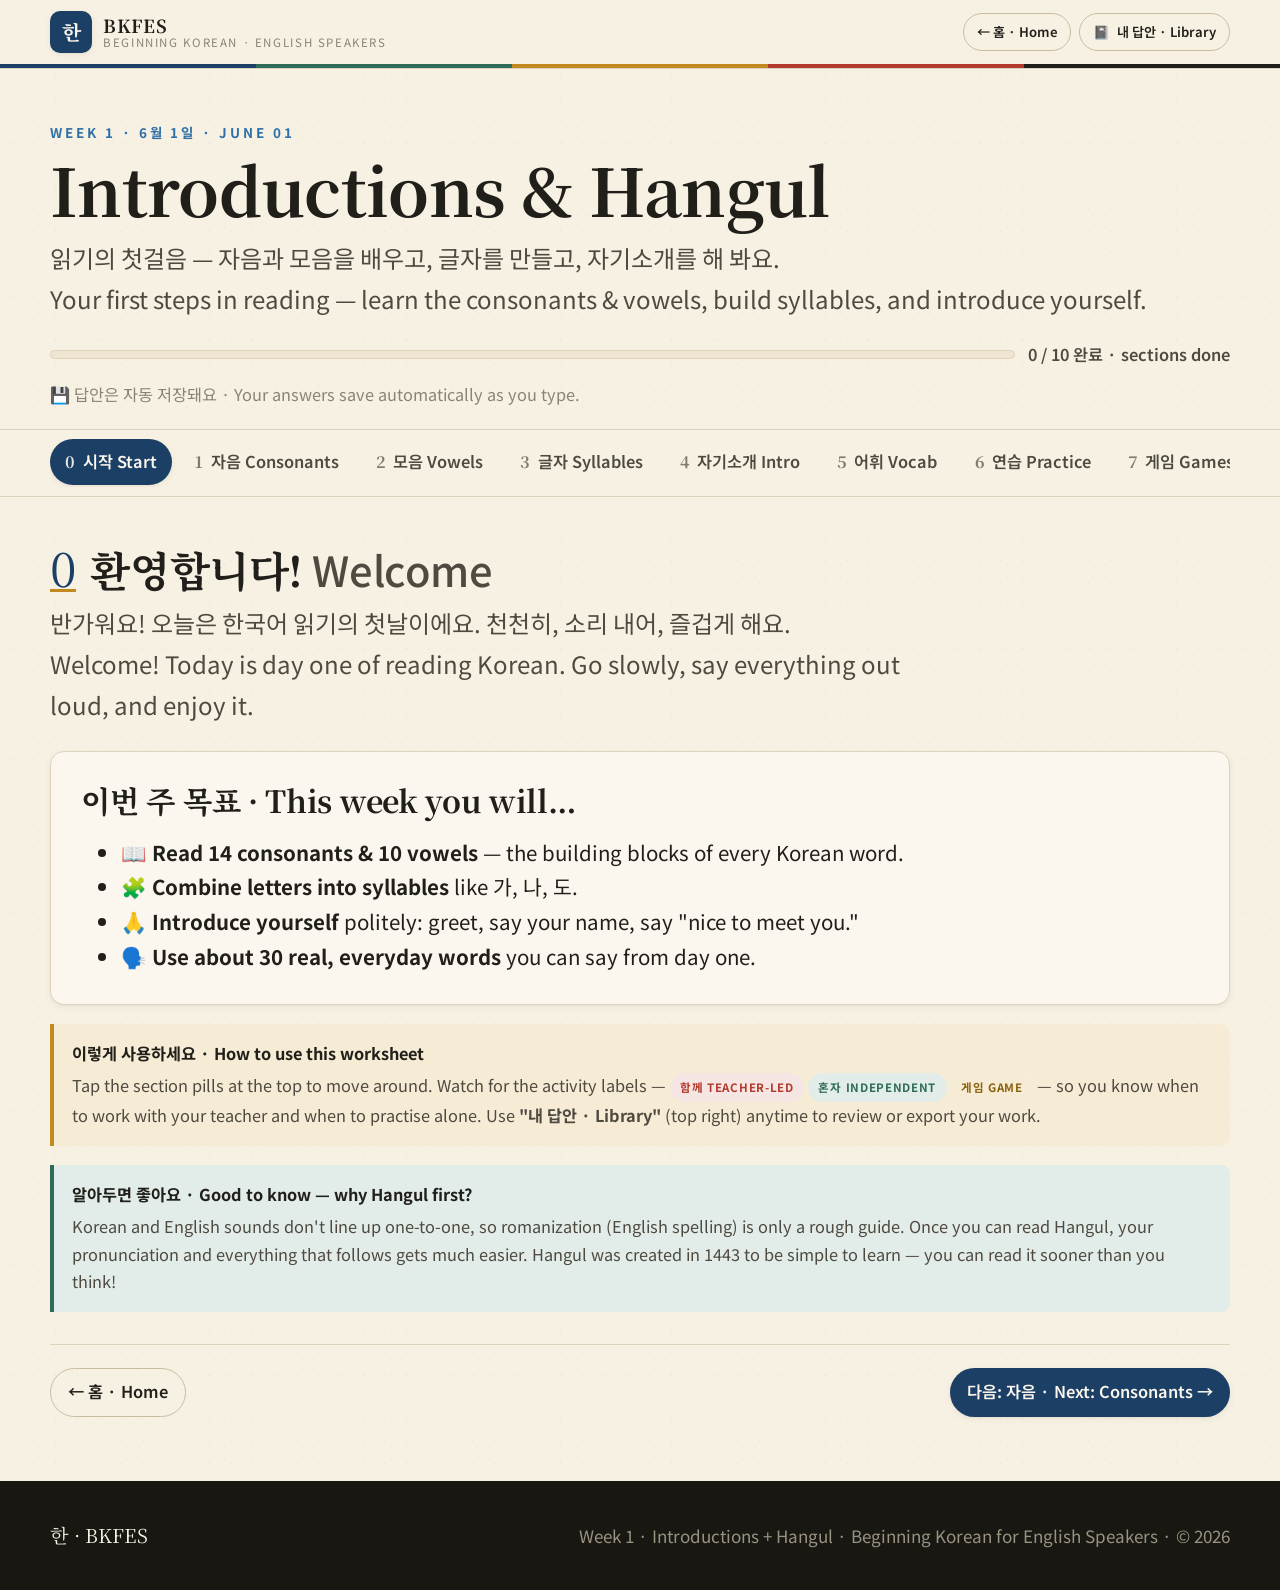
==== weeks/week01.html @ aad3beda "Create week01.html" ====
<!DOCTYPE html>
<html lang="en">
<head>
<meta charset="UTF-8">
<meta name="viewport" content="width=device-width, initial-scale=1.0">
<title>Week 1 · Introductions + Hangul · BKFES</title>
<meta name="description" content="Week 1 of Beginning Korean for English Speakers: read Hangul consonants and vowels, build syllables, introduce yourself, and learn first real-world vocabulary.">
<link rel="preconnect" href="https://fonts.googleapis.com">
<link rel="preconnect" href="https://fonts.gstatic.com" crossorigin>
<link href="https://fonts.googleapis.com/css2?family=Noto+Sans+KR:wght@400;500;700&family=Noto+Serif+KR:wght@500;600;700&display=swap" rel="stylesheet">
<link rel="stylesheet" href="../css/main.css">
</head>
<body data-week="week01">

<header class="site-header">
  <div class="wrap site-header__bar">
    <a class="brand" href="../index.html">
      <span class="brand__seal">한</span>
      <span class="brand__txt"><b>BKFES</b><span>Beginning Korean · English Speakers</span></span>
    </a>
    <span class="header-spacer"></span>
    <div class="header-actions" data-name-wrap>
      <span class="faint">👋 <strong data-name-display></strong></span>
    </div>
    <div class="header-actions">
      <a class="btn btn--ghost btn--sm" href="../index.html">← 홈 · Home</a>
      <button class="btn btn--ghost btn--sm js-open-library" type="button">📓 <span class="label-full">내 답안 · Library</span></button>
    </div>
  </div>
  <div class="saekdong saekdong--thin"></div>
</header>

<section class="ws-hero">
  <div class="wrap">
    <p class="eyebrow">Week 1 · 6월 1일 · June 01</p>
    <h1>Introductions &amp; Hangul</h1>
    <p class="ws-hero__sub">읽기의 첫걸음 — 자음과 모음을 배우고, 글자를 만들고, 자기소개를 해 봐요.<br>
    Your first steps in reading — learn the consonants &amp; vowels, build syllables, and introduce yourself.</p>
    <div class="ws-progress">
      <div class="progressbar"><div class="progressbar__fill"></div></div>
      <span class="progresslabel">0 / 10 완료 · sections done</span>
    </div>
    <p class="autosave-note" style="margin-top:.8rem">💾 답안은 자동 저장돼요 · Your answers save automatically as you type.</p>
  </div>
</section>

<nav class="ws-nav" aria-label="Worksheet sections">
  <div class="wrap">
    <div class="ws-nav__track">
      <button class="pill" data-target="welcome"><span class="pill__no">0</span> 시작 Start</button>
      <button class="pill" data-target="consonants"><span class="pill__no">1</span> 자음 Consonants</button>
      <button class="pill" data-target="vowels"><span class="pill__no">2</span> 모음 Vowels</button>
      <button class="pill" data-target="syllables"><span class="pill__no">3</span> 글자 Syllables</button>
      <button class="pill" data-target="intro"><span class="pill__no">4</span> 자기소개 Intro</button>
      <button class="pill" data-target="vocab"><span class="pill__no">5</span> 어휘 Vocab</button>
      <button class="pill" data-target="practice"><span class="pill__no">6</span> 연습 Practice</button>
      <button class="pill" data-target="games"><span class="pill__no">7</span> 게임 Games</button>
      <button class="pill" data-target="dialogue"><span class="pill__no">8</span> 대화 Dialogue</button>
      <button class="pill" data-target="review"><span class="pill__no">9</span> 복습 Review</button>
    </div>
  </div>
</nav>

<main class="wrap">

<section class="panel is-active" id="welcome">
  <div class="panel-head">
    <span class="step-no">0</span>
    <div><h2>환영합니다! <span class="panel-head__ko">Welcome</span></h2></div>
  </div>
  <p class="panel-intro">반가워요! 오늘은 한국어 읽기의 첫날이에요. 천천히, 소리 내어, 즐겁게 해요.<br>
  Welcome! Today is day one of reading Korean. Go slowly, say everything out loud, and enjoy it.</p>

  <div class="card stack">
    <h3>이번 주 목표 · This week you will…</h3>
    <ul>
      <li>📖 <strong>Read 14 consonants &amp; 10 vowels</strong> — the building blocks of every Korean word.</li>
      <li>🧩 <strong>Combine letters into syllables</strong> like 가, 나, 도.</li>
      <li>🙏 <strong>Introduce yourself</strong> politely: greet, say your name, say "nice to meet you."</li>
      <li>🗣️ <strong>Use about 30 real, everyday words</strong> you can say from day one.</li>
    </ul>
  </div>

  <div class="note note--gold">
    <h4>이렇게 사용하세요 · How to use this worksheet</h4>
    <p>Tap the section pills at the top to move around. Watch for the activity labels —
    <span class="mode mode--teacher">함께 Teacher-led</span>
    <span class="mode mode--solo">혼자 Independent</span>
    <span class="mode mode--play">게임 Game</span> — so you know when to work with your teacher and when to practise alone. Use <strong>"내 답안 · Library"</strong> (top right) anytime to review or export your work.</p>
  </div>

  <div class="note note--jade">
    <h4>알아두면 좋아요 · Good to know — why Hangul first?</h4>
    <p>Korean and English sounds don't line up one-to-one, so romanization (English spelling) is only a rough guide. Once you can read Hangul, your pronunciation and everything that follows gets much easier. Hangul was created in 1443 to be simple to learn — you can read it sooner than you think!</p>
  </div>

  <div class="panel-foot">
    <a class="btn btn--ghost" href="../index.html">← 홈 · Home</a>
    <button class="btn btn--primary js-next">다음: 자음 · Next: Consonants →</button>
  </div>
</section>

<section class="panel" id="consonants">
  <div class="panel-head">
    <span class="step-no">1</span>
    <div><h2>자음 <span class="panel-head__ko">Consonants (14 basic)</span></h2></div>
  </div>
  <p class="panel-intro">Each consonant has a name and a sound. Say the sound out loud as you read. Tip: many letters look like the mouth or tongue making the sound.</p>

  <div class="mode-tags"><span class="mode mode--teacher">함께 Teacher-led</span><span class="mode mode--solo">혼자 Independent</span></div>

  <div class="glyph-grid">
    <div class="glyph"><div class="glyph__char">ㄱ</div><div class="glyph__rom">g / k</div><div class="glyph__name">기역 giyeok</div><div class="glyph__hint">like <b>g</b> in <i>go</i></div></div>
    <div class="glyph"><div class="glyph__char">ㄴ</div><div class="glyph__rom">n</div><div class="glyph__name">니은 nieun</div><div class="glyph__hint">like <b>n</b> in <i>no</i></div></div>
    <div class="glyph"><div class="glyph__char">ㄷ</div><div class="glyph__rom">d / t</div><div class="glyph__name">디귿 digeut</div><div class="glyph__hint">like <b>d</b> in <i>do</i></div></div>
    <div class="glyph"><div class="glyph__char">ㄹ</div><div class="glyph__rom">r / l</div><div class="glyph__name">리을 rieul</div><div class="glyph__hint">a light <b>r/l</b>, tongue tap</div></div>
    <div class="glyph"><div class="glyph__char">ㅁ</div><div class="glyph__rom">m</div><div class="glyph__name">미음 mieum</div><div class="glyph__hint">like <b>m</b> in <i>mom</i> · looks like a mouth</div></div>
    <div class="glyph"><div class="glyph__char">ㅂ</div><div class="glyph__rom">b / p</div><div class="glyph__name">비읍 bieup</div><div class="glyph__hint">like <b>b</b> in <i>boy</i></div></div>
    <div class="glyph"><div class="glyph__char">ㅅ</div><div class="glyph__rom">s</div><div class="glyph__name">시옷 siot</div><div class="glyph__hint">like <b>s</b> in <i>see</i></div></div>
    <div class="glyph"><div class="glyph__char">ㅇ</div><div class="glyph__rom">silent / ng</div><div class="glyph__name">이응 ieung</div><div class="glyph__hint"><b>silent</b> at the start; <b>ng</b> at the end (<i>song</i>)</div></div>
    <div class="glyph"><div class="glyph__char">ㅈ</div><div class="glyph__rom">j</div><div class="glyph__name">지읒 jieut</div><div class="glyph__hint">like <b>j</b> in <i>jump</i></div></div>
    <div class="glyph"><div class="glyph__char">ㅊ</div><div class="glyph__rom">ch</div><div class="glyph__name">치읓 chieut</div><div class="glyph__hint">like <b>ch</b> in <i>church</i> (puff of air)</div></div>
    <div class="glyph"><div class="glyph__char">ㅋ</div><div class="glyph__rom">k</div><div class="glyph__name">키읔 kieuk</div><div class="glyph__hint">like <b>k</b> in <i>kite</i> (puff of air)</div></div>
    <div class="glyph"><div class="glyph__char">ㅌ</div><div class="glyph__rom">t</div><div class="glyph__name">티읕 tieut</div><div class="glyph__hint">like <b>t</b> in <i>top</i> (puff of air)</div></div>
    <div class="glyph"><div class="glyph__char">ㅍ</div><div class="glyph__rom">p</div><div class="glyph__name">피읖 pieup</div><div class="glyph__hint">like <b>p</b> in <i>pop</i> (puff of air)</div></div>
    <div class="glyph"><div class="glyph__char">ㅎ</div><div class="glyph__rom">h</div><div class="glyph__name">히읗 hieut</div><div class="glyph__hint">like <b>h</b> in <i>hat</i></div></div>
  </div>

  <div class="note note--red">
    <h4>잠깐! · The silent friend ㅇ</h4>
    <p><strong>ㅇ</strong> is a placeholder. At the <strong>start</strong> of a syllable it makes no sound (it just holds the vowel's spot), so 아 = "a". At the <strong>end</strong> of a syllable it sounds like "ng" — 강 = "gang".</p>
  </div>

  <h3 style="margin-top:1.8rem">쌍자음 · Tense (double) consonants — 5</h3>
  <p class="muted">Same shape, doubled. Say them <em>tight and quick</em>, with no puff of air.</p>
  <div class="glyph-grid">
    <div class="glyph glyph--tense"><div class="glyph__char">ㄲ</div><div class="glyph__rom">kk</div><div class="glyph__name">쌍기역</div></div>
    <div class="glyph glyph--tense"><div class="glyph__char">ㄸ</div><div class="glyph__rom">tt</div><div class="glyph__name">쌍디귿</div></div>
    <div class="glyph glyph--tense"><div class="glyph__char">ㅃ</div><div class="glyph__rom">pp</div><div class="glyph__name">쌍비읍</div></div>
    <div class="glyph glyph--tense"><div class="glyph__char">ㅆ</div><div class="glyph__rom">ss</div><div class="glyph__name">쌍시옷</div></div>
    <div class="glyph glyph--tense"><div class="glyph__char">ㅉ</div><div class="glyph__rom">jj</div><div class="glyph__name">쌍지읒</div></div>
  </div>

  <div class="panel-foot">
    <button class="btn btn--ghost js-prev">← 이전 · Back</button>
    <button class="btn btn--primary js-next">다음: 모음 · Next: Vowels →</button>
  </div>
</section>

<section class="panel" id="vowels">
  <div class="panel-head">
    <span class="step-no">2</span>
    <div><h2>모음 <span class="panel-head__ko">Vowels (10 basic)</span></h2></div>
  </div>
  <p class="panel-intro">Korean vowels have <strong>fixed sounds</strong> that never change. Notice the pattern: an extra short stroke adds a "y" sound (ㅏ → ㅑ, ㅗ → ㅛ).</p>

  <div class="mode-tags"><span class="mode mode--teacher">함께 Teacher-led</span><span class="mode mode--solo">혼자 Independent</span></div>

  <div class="glyph-grid">
    <div class="glyph"><div class="glyph__char">ㅏ</div><div class="glyph__rom">a</div><div class="glyph__hint">like <b>a</b> in <i>father</i></div></div>
    <div class="glyph"><div class="glyph__char">ㅑ</div><div class="glyph__rom">ya</div><div class="glyph__hint">like <b>ya</b> in <i>yacht</i></div></div>
    <div class="glyph"><div class="glyph__char">ㅓ</div><div class="glyph__rom">eo</div><div class="glyph__hint">like <b>u</b> in <i>son</i> (open "uh")</div></div>
    <div class="glyph"><div class="glyph__char">ㅕ</div><div class="glyph__rom">yeo</div><div class="glyph__hint">like <b>yu</b> in <i>young</i></div></div>
    <div class="glyph"><div class="glyph__char">ㅗ</div><div class="glyph__rom">o</div><div class="glyph__hint">like <b>o</b> in <i>go</i></div></div>
    <div class="glyph"><div class="glyph__char">ㅛ</div><div class="glyph__rom">yo</div><div class="glyph__hint">like <b>yo</b> in <i>yo-yo</i></div></div>
    <div class="glyph"><div class="glyph__char">ㅜ</div><div class="glyph__rom">u</div><div class="glyph__hint">like <b>oo</b> in <i>moon</i></div></div>
    <div class="glyph"><div class="glyph__char">ㅠ</div><div class="glyph__rom">yu</div><div class="glyph__hint">like <b>you</b></div></div>
    <div class="glyph"><div class="glyph__char">ㅡ</div><div class="glyph__rom">eu</div><div class="glyph__hint">lips spread, like <b>oo</b> in <i>good</i></div></div>
    <div class="glyph"><div class="glyph__char">ㅣ</div><div class="glyph__rom">i</div><div class="glyph__hint">like <b>ee</b> in <i>see</i></div></div>
  </div>

  <div class="note">
    <h4>모양의 비밀 · The shape secret</h4>
    <p><strong>Vertical</strong> vowels (ㅏ ㅓ ㅣ) and <strong>horizontal</strong> vowels (ㅗ ㅜ ㅡ) are built from a single line plus a short stroke. The direction of that little stroke tells you the sound — a clever, logical system.</p>
  </div>

  <h3 style="margin-top:1.8rem">합쳐진 모음 · Combined vowels (a peek)</h3>
  <p class="muted">You'll master these later. For now, just meet a few of the most common ones:</p>
  <div class="glyph-grid">
    <div class="glyph"><div class="glyph__char">ㅐ</div><div class="glyph__rom">ae</div><div class="glyph__hint">like <b>a</b> in <i>cat</i></div></div>
    <div class="glyph"><div class="glyph__char">ㅔ</div><div class="glyph__rom">e</div><div class="glyph__hint">like <b>e</b> in <i>bed</i></div></div>
    <div class="glyph"><div class="glyph__char">ㅘ</div><div class="glyph__rom">wa</div><div class="glyph__hint">like <b>wa</b> in <i>water</i></div></div>
    <div class="glyph"><div class="glyph__char">ㅝ</div><div class="glyph__rom">wo</div><div class="glyph__hint">like <b>wo</b> in <i>won</i></div></div>
  </div>

  <div class="panel-foot">
    <button class="btn btn--ghost js-prev">← 이전 · Back</button>
    <button class="btn btn--primary js-next">다음: 글자 만들기 · Next: Syllables →</button>
  </div>
</section>

<section class="panel" id="syllables">
  <div class="panel-head">
    <span class="step-no">3</span>
    <div><h2>글자 만들기 <span class="panel-head__ko">Building Syllables</span></h2></div>
  </div>
  <p class="panel-intro">Korean is written in neat <strong>syllable blocks</strong>, not in a straight line. Every block = a consonant + a vowel (and sometimes a final consonant).</p>

  <div class="card stack">
    <h3>두 가지 규칙 · Two simple rules</h3>
    <p>① <strong>Vertical vowels</strong> (ㅏ ㅓ ㅣ) go to the <strong>right</strong> of the consonant: &nbsp;ㄴ + ㅏ → <span style="font-size:1.6rem">나</span> (na)</p>
    <p>② <strong>Horizontal vowels</strong> (ㅗ ㅜ ㅡ) go <strong>underneath</strong>: &nbsp;ㄷ + ㅗ → <span style="font-size:1.6rem">도</span> (do)</p>
    <p>Need a vowel-only sound? Use silent <strong>ㅇ</strong> as the placeholder: ㅇ + ㅏ → <span style="font-size:1.6rem">아</span> (a).</p>
  </div>

  <div class="game" data-builder>
    <div class="game__head">
      <h3>🧩 글자 만들기 도구 · Syllable Builder</h3>
      <span class="mode mode--play">게임 Try it</span>
    </div>
    <p class="muted">Pick one consonant and one vowel — watch the block appear. Say it out loud!</p>
    <div class="builder">
      <div class="builder__rows">
        <div class="builder__group">
          <h4>자음 · Consonant</h4>
          <div class="chip-row">
            <button class="chip" data-role="consonant" data-jamo="ㄱ" data-rom="g">ㄱ</button>
            <button class="chip" data-role="consonant" data-jamo="ㄴ" data-rom="n">ㄴ</button>
            <button class="chip" data-role="consonant" data-jamo="ㄷ" data-rom="d">ㄷ</button>
            <button class="chip" data-role="consonant" data-jamo="ㄹ" data-rom="r">ㄹ</button>
            <button class="chip" data-role="consonant" data-jamo="ㅁ" data-rom="m">ㅁ</button>
            <button class="chip" data-role="consonant" data-jamo="ㅂ" data-rom="b">ㅂ</button>
            <button class="chip" data-role="consonant" data-jamo="ㅅ" data-rom="s">ㅅ</button>
            <button class="chip" data-role="consonant" data-jamo="ㅇ" data-rom="">ㅇ</button>
            <button class="chip" data-role="consonant" data-jamo="ㅈ" data-rom="j">ㅈ</button>
            <button class="chip" data-role="consonant" data-jamo="ㅊ" data-rom="ch">ㅊ</button>
            <button class="chip" data-role="consonant" data-jamo="ㅋ" data-rom="k">ㅋ</button>
            <button class="chip" data-role="consonant" data-jamo="ㅌ" data-rom="t">ㅌ</button>
            <button class="chip" data-role="consonant" data-jamo="ㅍ" data-rom="p">ㅍ</button>
            <button class="chip" data-role="consonant" data-jamo="ㅎ" data-rom="h">ㅎ</button>
          </div>
        </div>
        <div class="builder__group">
          <h4>모음 · Vowel</h4>
          <div class="chip-row">
            <button class="chip" data-role="vowel" data-jamo="ㅏ" data-rom="a">ㅏ</button>
            <button class="chip" data-role="vowel" data-jamo="ㅑ" data-rom="ya">ㅑ</button>
            <button class="chip" data-role="vowel" data-jamo="ㅓ" data-rom="eo">ㅓ</button>
            <button class="chip" data-role="vowel" data-jamo="ㅕ" data-rom="yeo">ㅕ</button>
            <button class="chip" data-role="vowel" data-jamo="ㅗ" data-rom="o">ㅗ</button>
            <button class="chip" data-role="vowel" data-jamo="ㅛ" data-rom="yo">ㅛ</button>
            <button class="chip" data-role="vowel" data-jamo="ㅜ" data-rom="u">ㅜ</button>
            <button class="chip" data-role="vowel" data-jamo="ㅠ" data-rom="yu">ㅠ</button>
            <button class="chip" data-role="vowel" data-jamo="ㅡ" data-rom="eu">ㅡ</button>
            <button class="chip" data-role="vowel" data-jamo="ㅣ" data-rom="i">ㅣ</button>
          </div>
        </div>
      </div>
      <div class="builder__out">
        <div class="builder__syllable">?</div>
        <div class="builder__rom"></div>
      </div>
    </div>
  </div>

  <div class="exercise">
    <h3>✍️ 직접 만들어 보기 · Create your own</h3>
    <div class="mode-tags"><span class="mode mode--solo">혼자 Independent</span></div>
    <p class="muted">Use the builder above as a guide. Build three syllables of your choice, then write their romanization.</p>
    <div class="q">
      <div class="q__prompt"><span class="qn">1.</span> Syllable + romanization</div>
      <input class="input" type="text" placeholder="예: 가 = ga" data-save="build_own_1" data-label="My syllable 1">
    </div>
    <div class="q">
      <div class="q__prompt"><span class="qn">2.</span> Syllable + romanization</div>
      <input class="input" type="text" placeholder="예: 무 = mu" data-save="build_own_2" data-label="My syllable 2">
    </div>
    <div class="q">
      <div class="q__prompt"><span class="qn">3.</span> Syllable + romanization</div>
      <input class="input" type="text" placeholder="예: 시 = si" data-save="build_own_3" data-label="My syllable 3">
    </div>
  </div>

  <div class="panel-foot">
    <button class="btn btn--ghost js-prev">← 이전 · Back</button>
    <button class="btn btn--primary js-next">다음: 자기소개 · Next: Introduce yourself →</button>
  </div>
</section>

<section class="panel" id="intro">
  <div class="panel-head">
    <span class="step-no">4</span>
    <div><h2>자기소개 <span class="panel-head__ko">Introduce Yourself</span></h2></div>
  </div>
  <p class="panel-intro">A Korean self-introduction is just four friendly lines: <strong>greet → name → where you're from → nice to meet you</strong>. Let's learn each piece.</p>

  <table class="vocab">
    <caption>핵심 표현 · Key phrases</caption>
    <thead><tr><th>한국어 Korean</th><th>로마자 Romanization</th><th>English</th></tr></thead>
    <tbody>
      <tr><td class="v-ko">안녕하세요</td><td class="v-rom">annyeonghaseyo</td><td class="v-en">Hello (polite, all-purpose) — give a small bow</td></tr>
      <tr><td class="v-ko">안녕</td><td class="v-rom">annyeong</td><td class="v-en">Hi (casual, with friends)</td></tr>
      <tr><td class="v-ko">제 이름은 ___이에요/예요</td><td class="v-rom">je ireumeun ___ ieyo / yeyo</td><td class="v-en">My name is ___ (polite)</td></tr>
      <tr><td class="v-ko">저는 ___입니다</td><td class="v-rom">jeoneun ___ imnida</td><td class="v-en">I am ___ (formal)</td></tr>
      <tr><td class="v-ko">저는 ___에서 왔어요</td><td class="v-rom">jeoneun ___-eseo wasseoyo</td><td class="v-en">I'm from ___</td></tr>
      <tr><td class="v-ko">만나서 반갑습니다</td><td class="v-rom">mannaseo bangapseumnida</td><td class="v-en">Nice to meet you (polite / formal)</td></tr>
      <tr><td class="v-ko">잘 부탁드립니다</td><td class="v-rom">jal butak-deurimnida</td><td class="v-en">"I look forward to it / please treat me well"</td></tr>
    </tbody>
  </table>

  <div class="note note--red">
    <h4>중요한 규칙 · The 이에요 / 예요 rule</h4>
    <p>For "My name is ___," choose the ending by the <strong>last sound of your name</strong>:</p>
    <p>• Ends in a <strong>consonant</strong> → <strong>이에요</strong>. &nbsp; 예: 수진 → 수진<strong>이에요</strong> (Sujin-ieyo)<br>
       • Ends in a <strong>vowel</strong> → <strong>예요</strong>. &nbsp; 예: 미나 → 미나<strong>예요</strong> (Mina-yeyo)</p>
    <p class="faint" style="margin-top:.4rem">팁 · When unsure, the polite 요-form is friendly and correct in almost every real-life situation.</p>
  </div>

  <div class="note note--jade">
    <h4>문화 노트 · Culture note — first impressions</h4>
    <p>🙇 <strong>Bow</strong> slightly (a 15° nod) as you say 안녕하세요. 🤝 If shaking hands, use your <strong>right hand</strong> with your left hand lightly supporting your forearm. 🙌 Give and receive things (like a business card) with <strong>both hands</strong>. 🗣️ Address people by name + <strong>씨 (ssi)</strong> — e.g., 민수 씨 — rather than first name alone.</p>
  </div>

  <div class="exercise">
    <h3>📝 나의 자기소개 · Build your introduction</h3>
    <div class="mode-tags"><span class="mode mode--solo">혼자 Independent</span><span class="mode mode--teacher">함께 Check with teacher</span></div>
    <p class="muted">Fill the blanks with your own information. Then read all four lines aloud as one introduction.</p>

    <div class="q">
      <div class="q__prompt"><span class="qn">1.</span> 인사 · Greeting</div>
      <div class="fillrow"><span class="cue">안녕하세요!</span> <span class="faint">(no change needed — just say it with a bow)</span></div>
    </div>
    <div class="q">
      <div class="q__prompt"><span class="qn">2.</span> 이름 · Name &nbsp; <span class="faint">제 이름은 ____ 이에요/예요.</span></div>
      <div class="fillrow">
        <span class="cue">제 이름은</span>
        <input class="input inline-input" type="text" placeholder="your name in Hangul or English" data-save="intro_name" data-label="My name (제 이름은…)">
        <span class="cue">이에요 / 예요.</span>
      </div>
    </div>
    <div class="q">
      <div class="q__prompt"><span class="qn">3.</span> 출신 · Where you're from &nbsp; <span class="faint">저는 ____ 에서 왔어요.</span></div>
      <div class="fillrow">
        <span class="cue">저는</span>
        <input class="input inline-input" type="text" placeholder="예: 미국 / Canada / 서울" data-save="intro_from" data-label="Where I'm from (저는…에서 왔어요)">
        <span class="cue">에서 왔어요.</span>
      </div>
    </div>
    <div class="q">
      <div class="q__prompt"><span class="qn">4.</span> 마무리 · Closing</div>
      <div class="fillrow"><span class="cue">만나서 반갑습니다!</span> <span class="faint">(Nice to meet you!)</span></div>
    </div>

    <div class="q" style="margin-top:1.2rem">
      <div class="q__prompt"><span class="qn">★</span> 전체 자기소개 · Your full introduction (write all of it together)</div>
      <textarea class="textarea" placeholder="안녕하세요! 제 이름은 ___이에요. 저는 ___에서 왔어요. 만나서 반갑습니다!" data-save="intro_full" data-label="My full self-introduction"></textarea>
    </div>
  </div>

  <div class="panel-foot">
    <button class="btn btn--ghost js-prev">← 이전 · Back</button>
    <button class="btn btn--primary js-next">다음: 어휘 · Next: Vocabulary →</button>
  </div>
</section>

<section class="panel" id="vocab">
  <div class="panel-head">
    <span class="step-no">5</span>
    <div><h2>어휘 <span class="panel-head__ko">Vocabulary</span></h2></div>
  </div>
  <p class="panel-intro">Real words you can use today. Read each one aloud, then cover the English and test yourself. Just the first ~1,000 common words cover most daily conversation — here's your first set.</p>

  <div class="mode-tags"><span class="mode mode--teacher">함께 Read aloud together</span><span class="mode mode--solo">혼자 Self-test</span></div>

  <table class="vocab">
    <caption>① 인사 &amp; 예의 · Greetings &amp; courtesy</caption>
    <thead><tr><th>한국어</th><th>로마자</th><th>English</th></tr></thead>
    <tbody>
      <tr><td class="v-ko">안녕하세요</td><td class="v-rom">annyeonghaseyo</td><td class="v-en">hello</td></tr>
      <tr><td class="v-ko">안녕히 가세요</td><td class="v-rom">annyeonghi gaseyo</td><td class="v-en">goodbye (to someone leaving)</td></tr>
      <tr><td class="v-ko">안녕히 계세요</td><td class="v-rom">annyeonghi gyeseyo</td><td class="v-en">goodbye (said by the one leaving)</td></tr>
      <tr><td class="v-ko">감사합니다</td><td class="v-rom">gamsahamnida</td><td class="v-en">thank you</td></tr>
      <tr><td class="v-ko">죄송합니다</td><td class="v-rom">joesonghamnida</td><td class="v-en">I'm sorry</td></tr>
      <tr><td class="v-ko">네 / 아니요</td><td class="v-rom">ne / aniyo</td><td class="v-en">yes / no</td></tr>
      <tr><td class="v-ko">저기요</td><td class="v-rom">jeogiyo</td><td class="v-en">excuse me (to get attention)</td></tr>
      <tr><td class="v-ko">괜찮아요</td><td class="v-rom">gwaenchanayo</td><td class="v-en">it's okay / I'm fine</td></tr>
    </tbody>
  </table>

  <table class="vocab" style="margin-top:1.4rem">
    <caption>② 사람 &amp; 가족 · People &amp; family</caption>
    <thead><tr><th>한국어</th><th>로마자</th><th>English</th></tr></thead>
    <tbody>
      <tr><td class="v-ko">저 / 나</td><td class="v-rom">jeo / na</td><td class="v-en">I (polite / casual)</td></tr>
      <tr><td class="v-ko">이름</td><td class="v-rom">ireum</td><td class="v-en">name</td></tr>
      <tr><td class="v-ko">친구</td><td class="v-rom">chingu</td><td class="v-en">friend</td></tr>
      <tr><td class="v-ko">가족</td><td class="v-rom">gajok</td><td class="v-en">family</td></tr>
      <tr><td class="v-ko">어머니 / 엄마</td><td class="v-rom">eomeoni / eomma</td><td class="v-en">mother / mom</td></tr>
      <tr><td class="v-ko">아버지 / 아빠</td><td class="v-rom">abeoji / appa</td><td class="v-en">father / dad</td></tr>
      <tr><td class="v-ko">선생님</td><td class="v-rom">seonsaengnim</td><td class="v-en">teacher</td></tr>
      <tr><td class="v-ko">학생</td><td class="v-rom">haksaeng</td><td class="v-en">student</td></tr>
    </tbody>
  </table>

  <table class="vocab" style="margin-top:1.4rem">
    <caption>③ 매일 쓰는 말 · Everyday essentials</caption>
    <thead><tr><th>한국어</th><th>로마자</th><th>English</th></tr></thead>
    <tbody>
      <tr><td class="v-ko">가다</td><td class="v-rom">gada</td><td class="v-en">to go</td></tr>
      <tr><td class="v-ko">오다</td><td class="v-rom">oda</td><td class="v-en">to come</td></tr>
      <tr><td class="v-ko">먹다</td><td class="v-rom">meokda</td><td class="v-en">to eat</td></tr>
      <tr><td class="v-ko">마시다</td><td class="v-rom">masida</td><td class="v-en">to drink</td></tr>
      <tr><td class="v-ko">좋아요</td><td class="v-rom">joayo</td><td class="v-en">(it's) good / I like it</td></tr>
      <tr><td class="v-ko">물</td><td class="v-rom">mul</td><td class="v-en">water</td></tr>
      <tr><td class="v-ko">밥</td><td class="v-rom">bap</td><td class="v-en">rice / a meal</td></tr>
      <tr><td class="v-ko">집</td><td class="v-rom">jip</td><td class="v-en">house / home</td></tr>
      <tr><td class="v-ko">학교</td><td class="v-rom">hakgyo</td><td class="v-en">school</td></tr>
      <tr><td class="v-ko">화장실</td><td class="v-rom">hwajangsil</td><td class="v-en">restroom (very useful!)</td></tr>
    </tbody>
  </table>

  <table class="vocab" style="margin-top:1.4rem">
    <caption>④ 오늘의 표현 · Today's handy phrases</caption>
    <thead><tr><th>한국어</th><th>로마자</th><th>English</th></tr></thead>
    <tbody>
      <tr><td class="v-ko">이게 뭐예요?</td><td class="v-rom">ige mwoyeyo?</td><td class="v-en">what is this?</td></tr>
      <tr><td class="v-ko">얼마예요?</td><td class="v-rom">eolmayeyo?</td><td class="v-en">how much is it?</td></tr>
      <tr><td class="v-ko">영어 할 수 있어요?</td><td class="v-rom">yeongeo hal su isseoyo?</td><td class="v-en">do you speak English?</td></tr>
      <tr><td class="v-ko">한국어 잘 못해요</td><td class="v-rom">hangugeo jal motaeyo</td><td class="v-en">I can't speak Korean well</td></tr>
      <tr><td class="v-ko">도와주세요</td><td class="v-rom">dowajuseyo</td><td class="v-en">please help me</td></tr>
      <tr><td class="v-ko">맛있어요</td><td class="v-rom">masisseoyo</td><td class="v-en">it's delicious</td></tr>
      <tr><td class="v-ko">화이팅!</td><td class="v-rom">hwaiting!</td><td class="v-en">"you can do it!" (cheer)</td></tr>
    </tbody>
  </table>

  <div class="exercise" style="margin-top:1.6rem">
    <h3>⭐ 나의 단어 · My words to remember</h3>
    <div class="mode-tags"><span class="mode mode--solo">혼자 Independent</span></div>
    <p class="muted">Choose your three favourite new words and write them here — picking your own makes them stick.</p>
    <input class="input" type="text" placeholder="1." data-save="vocab_fav_1" data-label="Favourite word 1" style="margin-bottom:.5rem">
    <input class="input" type="text" placeholder="2." data-save="vocab_fav_2" data-label="Favourite word 2" style="margin-bottom:.5rem">
    <input class="input" type="text" placeholder="3." data-save="vocab_fav_3" data-label="Favourite word 3">
  </div>

  <div class="panel-foot">
    <button class="btn btn--ghost js-prev">← 이전 · Back</button>
    <button class="btn btn--primary js-next">다음: 연습 · Next: Practice →</button>
  </div>
</section>

<section class="panel" id="practice">
  <div class="panel-head">
    <span class="step-no">6</span>
    <div><h2>연습 <span class="panel-head__ko">Practice</span></h2></div>
  </div>
  <p class="panel-intro">Time to put it together. Try each one before checking — mistakes are part of learning!</p>

  <div class="exercise">
    <h3>A. 읽고 쓰기 · Read &amp; romanize</h3>
    <div class="mode-tags"><span class="mode mode--solo">혼자 Independent</span></div>
    <p class="muted">Read each syllable aloud, type its romanization, then open the answer to check.</p>

    <div class="q">
      <div class="q__prompt"><span class="qn">1.</span> <span style="font-size:1.8rem">가</span></div>
      <input class="input inline-input" type="text" placeholder="type here" data-save="read_1" data-label="Read: 가">
      <details style="margin-top:.5rem"><summary class="faint">정답 보기 · Show answer</summary><p><strong>ga</strong> (ㄱ + ㅏ)</p></details>
    </div>
    <div class="q">
      <div class="q__prompt"><span class="qn">2.</span> <span style="font-size:1.8rem">미</span></div>
      <input class="input inline-input" type="text" placeholder="type here" data-save="read_2" data-label="Read: 미">
      <details style="margin-top:.5rem"><summary class="faint">정답 보기 · Show answer</summary><p><strong>mi</strong> (ㅁ + ㅣ)</p></details>
    </div>
    <div class="q">
      <div class="q__prompt"><span class="qn">3.</span> <span style="font-size:1.8rem">두</span></div>
      <input class="input inline-input" type="text" placeholder="type here" data-save="read_3" data-label="Read: 두">
      <details style="margin-top:.5rem"><summary class="faint">정답 보기 · Show answer</summary><p><strong>du</strong> (ㄷ + ㅜ)</p></details>
    </div>
    <div class="q">
      <div class="q__prompt"><span class="qn">4.</span> <span style="font-size:1.8rem">소</span></div>
      <input class="input inline-input" type="text" placeholder="type here" data-save="read_4" data-label="Read: 소">
      <details style="margin-top:.5rem"><summary class="faint">정답 보기 · Show answer</summary><p><strong>so</strong> (ㅅ + ㅗ)</p></details>
    </div>
    <div class="q">
      <div class="q__prompt"><span class="qn">5.</span> <span style="font-size:1.8rem">아</span></div>
      <input class="input inline-input" type="text" placeholder="type here" data-save="read_5" data-label="Read: 아">
      <details style="margin-top:.5rem"><summary class="faint">정답 보기 · Show answer</summary><p><strong>a</strong> (silent ㅇ + ㅏ)</p></details>
    </div>
  </div>

  <div class="exercise" data-quiz="w1self">
    <div class="game__head">
      <h3>B. 셀프 체크 퀴즈 · Self-check quiz</h3>
      <span class="game__score">점수 · Score: 0 / 7</span>
    </div>
    <div class="mode-tags"><span class="mode mode--solo">혼자 Independent</span></div>
    <p class="muted">Tap an answer to check it instantly.</p>

    <div class="quiz-q" data-explain="ㅁ looks a little like a mouth.">
      <div class="stem">1. Which letter makes the <strong>"m"</strong> sound?</div>
      <div class="choices">
        <button class="choice" data-correct="true">ㅁ</button>
        <button class="choice">ㄴ</button>
        <button class="choice">ㅇ</button>
        <button class="choice">ㄹ</button>
      </div>
      <div class="quiz-feedback"></div>
    </div>

    <div class="quiz-q" data-explain="It just holds the vowel's spot at the start.">
      <div class="stem">2. At the <strong>start</strong> of a syllable, ㅇ is…</div>
      <div class="choices">
        <button class="choice" data-correct="true">silent</button>
        <button class="choice">"ng"</button>
        <button class="choice">"o"</button>
        <button class="choice">"h"</button>
      </div>
      <div class="quiz-feedback"></div>
    </div>

    <div class="quiz-q" data-explain="ㄴ (n) + ㅏ (a) = na.">
      <div class="stem">3. ㄴ + ㅏ spells…</div>
      <div class="choices">
        <button class="choice" data-correct="true">나</button>
        <button class="choice">너</button>
        <button class="choice">노</button>
        <button class="choice">무</button>
      </div>
      <div class="quiz-feedback"></div>
    </div>

    <div class="quiz-q">
      <div class="stem">4. "Hello" (polite) is…</div>
      <div class="choices">
        <button class="choice" data-correct="true">안녕하세요</button>
        <button class="choice">감사합니다</button>
        <button class="choice">안녕히 가세요</button>
        <button class="choice">만나서 반갑습니다</button>
      </div>
      <div class="quiz-feedback"></div>
    </div>

    <div class="quiz-q" data-explain="Vowel ending → 예요; consonant ending → 이에요.">
      <div class="stem">5. Your name ends in a <strong>vowel</strong> (like "Mina"). Use…</div>
      <div class="choices">
        <button class="choice" data-correct="true">예요</button>
        <button class="choice">이에요</button>
        <button class="choice">입니까</button>
        <button class="choice">이에요?</button>
      </div>
      <div class="quiz-feedback"></div>
    </div>

    <div class="quiz-q">
      <div class="stem">6. Which vowel sounds like <strong>"ee"</strong> in <i>see</i>?</div>
      <div class="choices">
        <button class="choice" data-correct="true">ㅣ</button>
        <button class="choice">ㅏ</button>
        <button class="choice">ㅗ</button>
        <button class="choice">ㅜ</button>
      </div>
      <div class="quiz-feedback"></div>
    </div>

    <div class="quiz-q" data-explain="화장실 — a word worth memorizing!">
      <div class="stem">7. "화장실" means…</div>
      <div class="choices">
        <button class="choice" data-correct="true">restroom</button>
        <button class="choice">water</button>
        <button class="choice">school</button>
        <button class="choice">friend</button>
      </div>
      <div class="quiz-feedback"></div>
    </div>
  </div>

  <div class="panel-foot">
    <button class="btn btn--ghost js-prev">← 이전 · Back</button>
    <button class="btn btn--primary js-next">다음: 게임 · Next: Games →</button>
  </div>
</section>

<section class="panel" id="games">
  <div class="panel-head">
    <span class="step-no">7</span>
    <div><h2>게임 <span class="panel-head__ko">Games</span></h2></div>
  </div>
  <p class="panel-intro">Learning sticks when it's fun. Flip cards, make matches, and say everything out loud as you play.</p>
  <div class="mode-tags"><span class="mode mode--play">게임 Play</span><span class="mode mode--solo">혼자 Independent</span><span class="mode mode--teacher">함께 As a class</span></div>

  <div class="game" data-flashcards="letters" data-flashcards-src="fc-letters-data">
    <div class="game__head">
      <h3>🃏 글자 카드 · Letter flashcards</h3>
      <span class="flash-counter faint"></span>
    </div>
    <p class="muted">Tap the card to flip. See the letter → guess the sound → flip to check.</p>
    <div class="flash-stage">
      <div class="flashcard">
        <div class="flashcard__inner">
          <div class="flashcard__face flashcard__front"><div class="big"></div></div>
          <div class="flashcard__face flashcard__back"><div><div class="rom"></div><div class="en"></div></div></div>
        </div>
      </div>
    </div>
    <div class="flash-controls">
      <button class="btn btn--ghost btn--sm js-flash-prev">← 이전</button>
      <button class="btn btn--ghost btn--sm js-flash-next">다음 →</button>
      <button class="btn btn--gold btn--sm js-flash-shuffle">🔀 섞기 · Shuffle</button>
    </div>
  </div>

  <div class="game" data-flashcards="words" data-flashcards-src="fc-words-data">
    <div class="game__head">
      <h3>🃏 단어 카드 · Word flashcards</h3>
      <span class="flash-counter faint"></span>
    </div>
    <p class="muted">Same idea, with this week's vocabulary.</p>
    <div class="flash-stage">
      <div class="flashcard">
        <div class="flashcard__inner">
          <div class="flashcard__face flashcard__front"><div class="big"></div></div>
          <div class="flashcard__face flashcard__back"><div><div class="rom"></div><div class="en"></div></div></div>
        </div>
      </div>
    </div>
    <div class="flash-controls">
      <button class="btn btn--ghost btn--sm js-flash-prev">← 이전</button>
      <button class="btn btn--ghost btn--sm js-flash-next">다음 →</button>
      <button class="btn btn--gold btn--sm js-flash-shuffle">🔀 섞기 · Shuffle</button>
    </div>
  </div>

  <div class="game" data-match="letters" data-match-src="match-letters-data" data-left-glyph="true">
    <div class="game__head">
      <h3>🔗 글자 짝 맞추기 · Match letters → sound</h3>
      <span class="game__score">맞춤 · Matched: 0 / 6</span>
    </div>
    <p class="muted">Tap a letter, then tap its matching sound.</p>
    <div class="match-board">
      <div class="match-col" data-side="left"><h4>글자 · Letter</h4></div>
      <div class="match-col" data-side="right"><h4>소리 · Sound</h4></div>
    </div>
    <div style="margin-top:1rem"><button class="btn btn--ghost btn--sm js-match-reset">↺ 다시 · Reset</button></div>
  </div>

  <div class="game" data-match="vocab" data-match-src="match-vocab-data">
    <div class="game__head">
      <h3>🔗 단어 짝 맞추기 · Match word → meaning</h3>
      <span class="game__score">맞춤 · Matched: 0 / 6</span>
    </div>
    <p class="muted">Tap a Korean word, then tap its English meaning.</p>
    <div class="match-board">
      <div class="match-col" data-side="left"><h4>한국어 · Korean</h4></div>
      <div class="match-col" data-side="right"><h4>English</h4></div>
    </div>
    <div style="margin-top:1rem"><button class="btn btn--ghost btn--sm js-match-reset">↺ 다시 · Reset</button></div>
  </div>

  <div class="panel-foot">
    <button class="btn btn--ghost js-prev">← 이전 · Back</button>
    <button class="btn btn--primary js-next">다음: 대화 · Next: Dialogue →</button>
  </div>
</section>

<section class="panel" id="dialogue">
  <div class="panel-head">
    <span class="step-no">8</span>
    <div><h2>대화 <span class="panel-head__ko">Dialogue &amp; Role-play</span></h2></div>
  </div>
  <p class="panel-intro">Here's a real first meeting. Read it aloud, then make it your own.</p>

  <div class="dialogue">
    <h3 style="font-family:var(--sans);margin-bottom:.6rem">🎭 모델 대화 · Model conversation</h3>
    <div class="mode-tags"><span class="mode mode--teacher">함께 With your teacher: read A &amp; B aloud</span></div>

    <div class="turn turn--a">
      <div class="turn__who">A · 나</div>
      <div class="turn__bubble"><div class="turn__ko">안녕하세요!</div><div class="turn__rom">annyeonghaseyo!</div><div class="turn__en">Hello!</div></div>
    </div>
    <div class="turn turn--b">
      <div class="turn__who">B · 친구</div>
      <div class="turn__bubble"><div class="turn__ko">안녕하세요! 만나서 반가워요.</div><div class="turn__rom">annyeonghaseyo! mannaseo bangawoyo.</div><div class="turn__en">Hello! Nice to meet you.</div></div>
    </div>
    <div class="turn turn--a">
      <div class="turn__who">A · 나</div>
      <div class="turn__bubble"><div class="turn__ko">제 이름은 알렉스예요.</div><div class="turn__rom">je ireumeun Alex-yeyo.</div><div class="turn__en">My name is Alex.</div></div>
    </div>
    <div class="turn turn--b">
      <div class="turn__who">B · 친구</div>
      <div class="turn__bubble"><div class="turn__ko">저는 민준이에요. 어디에서 왔어요?</div><div class="turn__rom">jeoneun Minjun-ieyo. eodieseo wasseoyo?</div><div class="turn__en">I'm Minjun. Where are you from?</div></div>
    </div>
    <div class="turn turn--a">
      <div class="turn__who">A · 나</div>
      <div class="turn__bubble"><div class="turn__ko">저는 미국에서 왔어요.</div><div class="turn__rom">jeoneun Miguk-eseo wasseoyo.</div><div class="turn__en">I'm from the USA.</div></div>
    </div>
    <div class="turn turn--b">
      <div class="turn__who">B · 친구</div>
      <div class="turn__bubble"><div class="turn__ko">한국어 잘하시네요!</div><div class="turn__rom">hangugeo jalhasineyo!</div><div class="turn__en">You speak Korean well!</div></div>
    </div>
    <div class="turn turn--a">
      <div class="turn__who">A · 나</div>
      <div class="turn__bubble"><div class="turn__ko">감사합니다! 잘 부탁해요.</div><div class="turn__rom">gamsahamnida! jal butakhaeyo.</div><div class="turn__en">Thank you! I look forward to it.</div></div>
    </div>
  </div>

  <div class="exercise">
    <h3>🗣️ 나의 버전 · Your version (Role A)</h3>
    <div class="mode-tags"><span class="mode mode--solo">혼자 Independent: write your lines</span><span class="mode mode--teacher">함께 Then perform with a partner</span></div>
    <p class="muted">Replace Alex's details with your own. Write your two key lines, then perform the whole conversation with a partner or your teacher.</p>

    <div class="q">
      <div class="q__prompt"><span class="qn">A2.</span> Your name line</div>
      <input class="input" type="text" placeholder="제 이름은 ____이에요/예요." data-save="dlg_name_line" data-label="Dialogue: my name line">
    </div>
    <div class="q">
      <div class="q__prompt"><span class="qn">A3.</span> Your "where I'm from" line</div>
      <input class="input" type="text" placeholder="저는 ____에서 왔어요." data-save="dlg_from_line" data-label="Dialogue: my from line">
    </div>
    <div class="q">
      <div class="q__prompt"><span class="qn">★</span> Write the whole conversation in your own words (both A and B if you like)</div>
      <textarea class="textarea" placeholder="A: 안녕하세요! ...&#10;B: ..." data-save="dlg_full" data-label="Dialogue: my full version"></textarea>
    </div>
  </div>

  <div class="note note--gold">
    <h4>도전 · Challenge</h4>
    <p>Walk around the class and introduce yourself to <strong>three different people</strong> using only Korean. Bow, say your name, and finish with 만나서 반갑습니다! 화이팅! 💪</p>
  </div>

  <div class="panel-foot">
    <button class="btn btn--ghost js-prev">← 이전 · Back</button>
    <button class="btn btn--primary js-next">다음: 복습 · Next: Review →</button>
  </div>
</section>

<section class="panel" id="review">
  <div class="panel-head">
    <span class="step-no">9</span>
    <div><h2>복습 &amp; 돌아보기 <span class="panel-head__ko">Review &amp; Reflect</span></h2></div>
  </div>
  <p class="panel-intro">정말 잘했어요! 오늘 배운 것을 점검해 봐요. · Wonderful work! Let's check what you can do now.</p>

  <div class="exercise">
    <h3>✅ 할 수 있어요 · I can now…</h3>
    <div class="mode-tags"><span class="mode mode--solo">혼자 Independent</span></div>
    <ul class="checklist">
      <li><input type="checkbox" id="ck1" data-save="ck_consonants" data-label="Can read 14 consonants"><label for="ck1">Read all <strong>14 basic consonants</strong></label></li>
      <li><input type="checkbox" id="ck2" data-save="ck_vowels" data-label="Can read 10 vowels"><label for="ck2">Read all <strong>10 basic vowels</strong></label></li>
      <li><input type="checkbox" id="ck3" data-save="ck_syllables" data-label="Can build a syllable"><label for="ck3">Combine a consonant + vowel into a <strong>syllable</strong> (가, 도…)</label></li>
      <li><input type="checkbox" id="ck4" data-save="ck_greet" data-label="Can greet + bow"><label for="ck4">Greet with <strong>안녕하세요</strong> and a small bow</label></li>
      <li><input type="checkbox" id="ck5" data-save="ck_name" data-label="Can say my name"><label for="ck5">Say my name with <strong>제 이름은 ___이에요/예요</strong></label></li>
      <li><input type="checkbox" id="ck6" data-save="ck_meet" data-label="Can say nice to meet you"><label for="ck6">Say <strong>만나서 반갑습니다</strong></label></li>
      <li><input type="checkbox" id="ck7" data-save="ck_words" data-label="Learned 10+ words"><label for="ck7">Use at least <strong>10 new words</strong></label></li>
    </ul>
  </div>

  <div class="exercise">
    <h3>💭 돌아보기 · Reflection</h3>
    <div class="mode-tags"><span class="mode mode--solo">혼자 Independent</span></div>
    <div class="q">
      <div class="q__prompt">오늘 가장 좋았던 것은? · One thing you enjoyed today</div>
      <textarea class="textarea" placeholder="예: 글자 만들기 게임이 재미있었어요!" data-save="reflect_good" data-label="Reflection: enjoyed"></textarea>
    </div>
    <div class="q">
      <div class="q__prompt">어려웠던 것은? · One thing that was tricky</div>
      <textarea class="textarea" placeholder="예: ㅓ and ㅗ sounds are still confusing." data-save="reflect_hard" data-label="Reflection: tricky"></textarea>
    </div>
  </div>

  <div class="card center stack">
    <h3>🎉 1주차 완료! · Week 1 complete!</h3>
    <p class="muted">Tap below to mark this week done, then save your work for your teacher.</p>
    <div style="display:flex;gap:.6rem;justify-content:center;flex-wrap:wrap">
      <button class="btn btn--primary js-finish">✓ 완료 표시 · Mark complete</button>
      <button class="btn btn--gold js-open-library">📓 내 답안 보기 · Review &amp; export</button>
    </div>
  </div>

  <div class="note note--jade" style="margin-top:1.6rem">
    <h4>다음 주 미리보기 · Coming up — Week 2</h4>
    <p><strong>Numbers · Time · Dates</strong> — you'll learn Korea's two number systems, how to tell time, and the days of the week. Keep practising your Hangul every day until then! 매일 조금씩, 화이팅!</p>
  </div>

  <div class="panel-foot">
    <button class="btn btn--ghost js-prev">← 이전 · Back</button>
    <a class="btn btn--primary" href="../index.html">홈으로 · Back to course home →</a>
  </div>
</section>

</main>

<div class="modal-overlay" id="libraryModal" role="dialog" aria-modal="true" aria-labelledby="libTitle">
  <div class="modal">
    <div class="modal__head">
      <h2 id="libTitle">📓 내 답안 · My Library</h2>
      <button class="modal__close js-close-modal" aria-label="Close">×</button>
    </div>
    <div class="modal__body"></div>
    <div class="modal__foot">
      <button class="btn btn--primary btn--sm js-export-csv" type="button">⬇ CSV 내보내기 · Export CSV</button>
      <button class="btn btn--ghost btn--sm js-export-json" type="button">⬇ JSON</button>
      <span class="header-spacer"></span>
      <button class="btn btn--ghost btn--sm js-clear-all" type="button" style="color:var(--jeok);border-color:var(--jeok)">🗑 전체 삭제 · Clear</button>
    </div>
  </div>
</div>

<footer class="site-footer">
  <div class="wrap">
    <span class="foot-brand">한 · BKFES</span>
    <small>Week 1 · Introductions + Hangul · Beginning Korean for English Speakers · © <span data-year>2026</span></small>
  </div>
</footer>

<!-- ===== Game data ===== -->
<script type="application/json" id="fc-letters-data">
[
  {"front":"ㄱ","rom":"g / k","en":"like 'g' in go"},
  {"front":"ㄴ","rom":"n","en":"like 'n' in no"},
  {"front":"ㄷ","rom":"d / t","en":"like 'd' in do"},
  {"front":"ㄹ","rom":"r / l","en":"light tongue tap"},
  {"front":"ㅁ","rom":"m","en":"like 'm' in mom"},
  {"front":"ㅂ","rom":"b / p","en":"like 'b' in boy"},
  {"front":"ㅅ","rom":"s","en":"like 's' in see"},
  {"front":"ㅇ","rom":"silent / ng","en":"silent at start, 'ng' at end"},
  {"front":"ㅈ","rom":"j","en":"like 'j' in jump"},
  {"front":"ㅊ","rom":"ch","en":"like 'ch' in church"},
  {"front":"ㅋ","rom":"k","en":"like 'k' in kite"},
  {"front":"ㅌ","rom":"t","en":"like 't' in top"},
  {"front":"ㅍ","rom":"p","en":"like 'p' in pop"},
  {"front":"ㅎ","rom":"h","en":"like 'h' in hat"},
  {"front":"ㅏ","rom":"a","en":"like 'a' in father"},
  {"front":"ㅑ","rom":"ya","en":"like 'ya' in yacht"},
  {"front":"ㅓ","rom":"eo","en":"open 'uh' (son)"},
  {"front":"ㅕ","rom":"yeo","en":"like 'yu' in young"},
  {"front":"ㅗ","rom":"o","en":"like 'o' in go"},
  {"front":"ㅛ","rom":"yo","en":"like 'yo' in yo-yo"},
  {"front":"ㅜ","rom":"u","en":"like 'oo' in moon"},
  {"front":"ㅠ","rom":"yu","en":"like 'you'"},
  {"front":"ㅡ","rom":"eu","en":"lips spread 'oo'"},
  {"front":"ㅣ","rom":"i","en":"like 'ee' in see"}
]
</script>

<script type="application/json" id="fc-words-data">
[
  {"front":"안녕하세요","rom":"annyeonghaseyo","en":"hello"},
  {"front":"감사합니다","rom":"gamsahamnida","en":"thank you"},
  {"front":"친구","rom":"chingu","en":"friend"},
  {"front":"가족","rom":"gajok","en":"family"},
  {"front":"물","rom":"mul","en":"water"},
  {"front":"밥","rom":"bap","en":"rice / meal"},
  {"front":"집","rom":"jip","en":"home"},
  {"front":"학교","rom":"hakgyo","en":"school"},
  {"front":"화장실","rom":"hwajangsil","en":"restroom"},
  {"front":"먹다","rom":"meokda","en":"to eat"},
  {"front":"가다","rom":"gada","en":"to go"},
  {"front":"좋아요","rom":"joayo","en":"good / I like it"}
]
</script>

<script type="application/json" id="match-letters-data">
[
  {"id":1,"left":"ㅁ","right":"m"},
  {"id":2,"left":"ㅅ","right":"s"},
  {"id":3,"left":"ㅏ","right":"a"},
  {"id":4,"left":"ㅗ","right":"o"},
  {"id":5,"left":"ㄴ","right":"n"},
  {"id":6,"left":"ㅣ","right":"i"}
]
</script>

<script type="application/json" id="match-vocab-data">
[
  {"id":1,"left":"물","right":"water"},
  {"id":2,"left":"친구","right":"friend"},
  {"id":3,"left":"학교","right":"school"},
  {"id":4,"left":"감사합니다","right":"thank you"},
  {"id":5,"left":"먹다","right":"to eat"},
  {"id":6,"left":"집","right":"home"}
]
</script>

<script src="../js/weeks.js"></script>
<script src="../js/storage.js"></script>
<script src="../js/worksheet.js"></script>
</body>
</html>
---- css/main.css ----
/* =====================================================================
   BKFES — Beginning Korean for English Speakers
   Design system: "Hanji & Obangsaek"
   Warm paper-cream surface · deep ink · restrained five-color accents
   ===================================================================== */

/* ---------- Design tokens ---------- */
:root {
  /* Obangsaek-inspired palette (refined) */
  --hanji:        #F7F1E4;   /* warm paper — main surface */
  --hanji-2:      #FBF7EE;   /* lighter paper — cards */
  --hanji-deep:   #EFE5D1;   /* deeper paper — alt sections */
  --ink:          #211F1A;   /* near-black ink — primary text */
  --ink-soft:     #4F4A40;   /* secondary text */
  --ink-faint:    #8A8475;   /* muted captions */

  --cheong:       #1C3F66;   /* blue / east — lead brand color */
  --cheong-bright:#2E6FA8;   /* interactive blue */
  --cheong-tint:  #E5ECF3;   /* pale blue wash */

  --jeok:         #B23A2E;   /* red / south — dancheong red accent */
  --jeok-tint:    #F6E6E3;
  --hwang:        #C28A1E;   /* yellow / center — gold accent */
  --hwang-tint:   #F6ECD6;
  --jade:         #2F6B5B;   /* green / east-alt — jade accent */
  --jade-tint:    #E2EDE9;
  --baek:         #FFFFFF;   /* white / west */
  --heuk:         #181712;   /* black / north */

  --line:         #DDD2BC;   /* hairline borders on paper */
  --line-strong:  #C9BCA0;

  /* Typography */
  --serif: "Noto Serif KR", "Nanum Myeongjo", Georgia, serif;
  --sans:  "Noto Sans KR", system-ui, "Segoe UI", sans-serif;

  /* Fluid type scale — legible from phone to TV */
  --fs-eyebrow: clamp(0.72rem, 0.68rem + 0.2vw, 0.85rem);
  --fs-small:   clamp(0.9rem, 0.86rem + 0.25vw, 1.02rem);
  --fs-body:    clamp(1.06rem, 1.0rem + 0.42vw, 1.28rem);
  --fs-lead:    clamp(1.2rem, 1.1rem + 0.6vw, 1.5rem);
  --fs-h3:      clamp(1.35rem, 1.18rem + 0.9vw, 1.95rem);
  --fs-h2:      clamp(1.7rem, 1.4rem + 1.5vw, 2.8rem);
  --fs-h1:      clamp(2.3rem, 1.7rem + 3vw, 4.6rem);
  --fs-hangul:  clamp(2.4rem, 1.9rem + 2.6vw, 4rem);  /* large Hangul glyphs */

  --maxw: 1180px;
  --radius: 14px;
  --radius-sm: 9px;
  --shadow-sm: 0 1px 2px rgba(33,31,26,.05), 0 2px 8px rgba(33,31,26,.05);
  --shadow:    0 4px 14px rgba(33,31,26,.08), 0 12px 34px rgba(33,31,26,.07);
  --shadow-lg: 0 10px 30px rgba(33,31,26,.13), 0 30px 70px rgba(33,31,26,.12);

  --ease: cubic-bezier(.22,.61,.36,1);
}

/* ---------- Reset ---------- */
*, *::before, *::after { box-sizing: border-box; }
* { margin: 0; }
html { -webkit-text-size-adjust: 100%; scroll-behavior: smooth; }
body {
  font-family: var(--sans);
  font-size: var(--fs-body);
  line-height: 1.7;
  color: var(--ink);
  background-color: var(--hanji);
  /* Subtle hanji paper grain */
  background-image:
    radial-gradient(rgba(120,100,60,.035) 1px, transparent 1.4px),
    radial-gradient(rgba(120,100,60,.025) 1px, transparent 1.4px);
  background-size: 22px 22px, 14px 14px;
  background-position: 0 0, 7px 11px;
  -webkit-font-smoothing: antialiased;
  text-rendering: optimizeLegibility;
  min-height: 100vh;
}
img, svg { display: block; max-width: 100%; }
button, input, textarea, select { font: inherit; color: inherit; }
button { cursor: pointer; border: none; background: none; }
a { color: var(--cheong-bright); text-decoration: none; }
a:hover { text-decoration: underline; }
:focus-visible { outline: 3px solid var(--cheong-bright); outline-offset: 2px; border-radius: 4px; }

/* ---------- Saekdong stripe (signature motif) ---------- */
.saekdong {
  height: 6px;
  width: 100%;
  background: linear-gradient(90deg,
    var(--cheong) 0 20%, var(--jade) 20% 40%, var(--hwang) 40% 60%,
    var(--jeok) 60% 80%, var(--ink) 80% 100%);
}
.saekdong--thin { height: 4px; }

/* ---------- Layout helpers ---------- */
.wrap { width: min(100% - 2.4rem, var(--maxw)); margin-inline: auto; }
.wrap--narrow { width: min(100% - 2.4rem, 820px); margin-inline: auto; }
.stack > * + * { margin-top: 1rem; }
.center { text-align: center; }
.eyebrow {
  font-size: var(--fs-eyebrow);
  letter-spacing: .22em;
  text-transform: uppercase;
  font-weight: 700;
  color: var(--jeok);
}

/* ---------- Typography ---------- */
h1, h2, h3, .display { font-family: var(--serif); font-weight: 700; line-height: 1.18; color: var(--ink); letter-spacing: -.01em; }
h1 { font-size: var(--fs-h1); }
h2 { font-size: var(--fs-h2); }
h3 { font-size: var(--fs-h3); }
.ko { font-family: var(--sans); }
.lead { font-size: var(--fs-lead); color: var(--ink-soft); }
.muted { color: var(--ink-soft); }
.faint { color: var(--ink-faint); font-size: var(--fs-small); }
strong { font-weight: 700; }

/* ===================================================================
   HEADER / NAV
   =================================================================== */
.site-header {
  position: sticky; top: 0; z-index: 50;
  background: rgba(247,241,228,.86);
  backdrop-filter: saturate(140%) blur(10px);
  border-bottom: 1px solid var(--line);
}
.site-header__bar {
  display: flex; align-items: center; gap: 1rem;
  padding: .7rem 0; flex-wrap: wrap;
}
.brand { display: flex; align-items: center; gap: .7rem; text-decoration: none; }
.brand:hover { text-decoration: none; }
.brand__seal {
  width: 42px; height: 42px; flex: none; border-radius: 10px;
  display: grid; place-items: center;
  background: var(--cheong); color: var(--hanji-2);
  font-family: var(--serif); font-weight: 700; font-size: 1.25rem;
  box-shadow: var(--shadow-sm);
}
.brand__txt { display: flex; flex-direction: column; line-height: 1.1; }
.brand__txt b { font-family: var(--serif); font-size: 1.12rem; color: var(--ink); letter-spacing: .02em; }
.brand__txt span { font-size: .72rem; color: var(--ink-faint); letter-spacing: .14em; text-transform: uppercase; }
.header-spacer { flex: 1 1 auto; }
.header-actions { display: flex; align-items: center; gap: .5rem; flex-wrap: wrap; }

/* Buttons */
.btn {
  display: inline-flex; align-items: center; gap: .5rem;
  padding: .6rem 1.05rem; border-radius: 999px;
  font-weight: 600; font-size: var(--fs-small);
  transition: transform .18s var(--ease), box-shadow .18s var(--ease), background .18s var(--ease);
}
.btn:hover { text-decoration: none; transform: translateY(-1px); }
.btn--primary { background: var(--cheong); color: var(--hanji-2); box-shadow: var(--shadow-sm); }
.btn--primary:hover { background: #163150; box-shadow: var(--shadow); }
.btn--ghost { background: transparent; color: var(--ink); border: 1.5px solid var(--line-strong); }
.btn--ghost:hover { border-color: var(--cheong); color: var(--cheong); background: var(--cheong-tint); }
.btn--gold { background: var(--hwang); color: #2a1f06; }
.btn--gold:hover { background: #b07e16; }
.btn--sm { padding: .42rem .8rem; font-size: .82rem; }

/* ===================================================================
   HERO (home)
   =================================================================== */
.hero { position: relative; overflow: hidden; padding: clamp(3rem,6vw,6rem) 0 clamp(2.5rem,5vw,5rem); }
.hero__inner { position: relative; z-index: 2; }
.hero h1 .accent { color: var(--cheong); display: block; }
.hero h1 .accent-ko { color: var(--jeok); }
.hero .lead { max-width: 60ch; margin-top: 1.1rem; }
.hero__meta { display: flex; flex-wrap: wrap; gap: .6rem 1.4rem; margin-top: 1.6rem; color: var(--ink-soft); font-size: var(--fs-small); }
.hero__meta span { display: inline-flex; align-items: center; gap: .45rem; }
.dot { width: 8px; height: 8px; border-radius: 50%; }

/* Decorative dancheong medallion */
.medallion { position: absolute; right: -90px; top: -40px; width: min(46vw, 460px); opacity: .9; z-index: 1; pointer-events: none; }
@media (max-width: 760px){ .medallion { right: -38%; top: auto; bottom: -8%; width: 70vw; opacity: .5; } }

/* ===================================================================
   SECTIONS / CARDS (generic)
   =================================================================== */
.section { padding: clamp(2.2rem,5vw,4rem) 0; }
.section--alt { background: var(--hanji-deep); border-block: 1px solid var(--line); }
.section-head { margin-bottom: 1.8rem; }
.section-head .eyebrow { margin-bottom: .5rem; }

.card {
  background: var(--hanji-2);
  border: 1px solid var(--line);
  border-radius: var(--radius);
  padding: clamp(1.2rem, 2.4vw, 1.9rem);
  box-shadow: var(--shadow-sm);
}

/* ---------- Week grid (home) ---------- */
.week-grid { display: grid; grid-template-columns: repeat(auto-fill, minmax(260px,1fr)); gap: 1.1rem; }
.week-card {
  position: relative; display: flex; flex-direction: column;
  background: var(--hanji-2); border: 1px solid var(--line);
  border-radius: var(--radius); padding: 1.4rem 1.4rem 1.5rem;
  text-decoration: none; color: var(--ink);
  transition: transform .2s var(--ease), box-shadow .2s var(--ease), border-color .2s var(--ease);
  overflow: hidden;
}
.week-card::before {
  content:""; position:absolute; inset: 0 auto 0 0; width: 5px;
  background: var(--cheong); transform: scaleY(0); transform-origin: top; transition: transform .25s var(--ease);
}
.week-card:hover { text-decoration: none; transform: translateY(-3px); box-shadow: var(--shadow); border-color: var(--line-strong); }
.week-card:hover::before { transform: scaleY(1); }
.week-card__num { font-family: var(--serif); font-size: 2.4rem; line-height: 1; color: var(--cheong); }
.week-card__date { font-size: .78rem; letter-spacing: .12em; text-transform: uppercase; color: var(--ink-faint); margin-top: .2rem; }
.week-card__title { font-weight: 700; margin-top: .85rem; font-size: 1.08rem; }
.week-card__topics { color: var(--ink-soft); font-size: var(--fs-small); margin-top: .35rem; }
.week-card__cta { margin-top: auto; padding-top: 1rem; font-weight: 700; font-size: .85rem; color: var(--cheong-bright); display: inline-flex; align-items: center; gap: .35rem; }
.week-card.is-locked { opacity: .62; cursor: default; pointer-events: none; }
.week-card.is-locked .week-card__num { color: var(--ink-faint); }
.tag {
  position: absolute; top: 1rem; right: 1rem;
  font-size: .66rem; letter-spacing: .1em; text-transform: uppercase; font-weight: 700;
  padding: .25rem .55rem; border-radius: 999px;
}
.tag--ready { background: var(--jade-tint); color: var(--jade); }
.tag--soon { background: var(--hanji-deep); color: var(--ink-faint); border: 1px solid var(--line); }

/* ---------- Student bar ---------- */
.namebar { display: flex; flex-wrap: wrap; align-items: center; gap: .75rem 1rem; }
.field {
  display: flex; flex-direction: column; gap: .3rem;
}
.field label { font-size: .76rem; letter-spacing: .12em; text-transform: uppercase; font-weight: 700; color: var(--ink-faint); }
.input, .textarea, select.input {
  background: var(--baek); border: 1.5px solid var(--line-strong); border-radius: var(--radius-sm);
  padding: .65rem .85rem; font-size: var(--fs-body); color: var(--ink); width: 100%;
  transition: border-color .15s var(--ease), box-shadow .15s var(--ease);
}
.input:focus, .textarea:focus { outline: none; border-color: var(--cheong-bright); box-shadow: 0 0 0 3px var(--cheong-tint); }
.textarea { min-height: 90px; resize: vertical; line-height: 1.6; }

/* ===================================================================
   WORKSHEET PAGE
   =================================================================== */
.ws-hero { padding: clamp(2rem,4vw,3.2rem) 0 1.2rem; }
.ws-hero .eyebrow { color: var(--cheong-bright); }
.ws-hero h1 { margin-top: .4rem; }
.ws-hero__sub { color: var(--ink-soft); margin-top: .7rem; font-size: var(--fs-lead); }
.ws-progress { display: flex; align-items: center; gap: .8rem; margin-top: 1.3rem; flex-wrap: wrap; }
.progressbar { flex: 1 1 220px; height: 9px; background: var(--hanji-deep); border-radius: 999px; overflow: hidden; border: 1px solid var(--line); }
.progressbar__fill { height: 100%; width: 0%; background: linear-gradient(90deg, var(--cheong), var(--jade)); transition: width .4s var(--ease); }
.progresslabel { font-size: var(--fs-small); color: var(--ink-soft); font-weight: 600; white-space: nowrap; }

/* Section navigation pills */
.ws-nav {
  position: sticky; top: 61px; z-index: 40;
  background: rgba(247,241,228,.92); backdrop-filter: blur(8px);
  border-block: 1px solid var(--line);
  padding: .55rem 0;
}
.ws-nav__track { display: flex; gap: .4rem; overflow-x: auto; scrollbar-width: thin; padding-bottom: 2px; }
.ws-nav__track::-webkit-scrollbar { height: 6px; }
.ws-nav__track::-webkit-scrollbar-thumb { background: var(--line-strong); border-radius: 999px; }
.pill {
  flex: none; display: inline-flex; align-items: center; gap: .45rem;
  padding: .5rem .9rem; border-radius: 999px; white-space: nowrap;
  font-weight: 600; font-size: var(--fs-small); color: var(--ink-soft);
  border: 1.5px solid transparent; transition: all .18s var(--ease);
}
.pill .pill__no { font-family: var(--serif); font-weight: 700; opacity: .7; }
.pill:hover { background: var(--hanji-2); color: var(--ink); }
.pill.is-active { background: var(--cheong); color: var(--hanji-2); box-shadow: var(--shadow-sm); }
.pill.is-active .pill__no { opacity: .9; }
.pill.is-done::after { content: "✓"; color: var(--jade); font-weight: 800; }
.pill.is-active.is-done::after { color: var(--hwang); }

/* Section panels (tab content) */
.panel { display: none; padding: clamp(1.8rem,4vw,3rem) 0 1rem; animation: fadeUp .5s var(--ease) both; }
.panel.is-active { display: block; }
@keyframes fadeUp { from { opacity: 0; transform: translateY(14px); } to { opacity: 1; transform: none; } }

.panel-head { display: flex; align-items: baseline; gap: .9rem; flex-wrap: wrap; margin-bottom: .4rem; }
.panel-head .step-no {
  font-family: var(--serif); font-size: clamp(2rem,4vw,3rem); line-height: .9; color: var(--cheong);
  border-bottom: 3px solid var(--hwang); padding-bottom: .1rem;
}
.panel-head h2 { font-size: var(--fs-h2); }
.panel-head .panel-head__ko { color: var(--ink-soft); font-family: var(--sans); font-weight: 500; }
.panel-intro { color: var(--ink-soft); font-size: var(--fs-lead); max-width: 70ch; margin: .6rem 0 1.6rem; }

/* Callouts */
.note {
  border-left: 4px solid var(--cheong); background: var(--cheong-tint);
  padding: 1rem 1.1rem; border-radius: 0 var(--radius-sm) var(--radius-sm) 0; margin: 1.2rem 0;
}
.note--gold { border-color: var(--hwang); background: var(--hwang-tint); }
.note--red { border-color: var(--jeok); background: var(--jeok-tint); }
.note--jade { border-color: var(--jade); background: var(--jade-tint); }
.note h4 { font-family: var(--sans); font-weight: 700; margin-bottom: .25rem; font-size: 1.02rem; }
.note p { font-size: var(--fs-small); color: var(--ink-soft); }

/* Mode tags for activities */
.mode-tags { display:flex; gap:.5rem; flex-wrap:wrap; margin:.2rem 0 1rem; }
.mode {
  display:inline-flex; align-items:center; gap:.4rem; font-size:.72rem; font-weight:700;
  letter-spacing:.06em; text-transform:uppercase; padding:.3rem .65rem; border-radius:999px;
}
.mode--teacher { background: var(--jeok-tint); color: var(--jeok); }
.mode--solo { background: var(--jade-tint); color: var(--jade); }
.mode--play { background: var(--hwang-tint); color: #8a6310; }

/* ---------- Hangul letter grid ---------- */
.glyph-grid { display: grid; grid-template-columns: repeat(auto-fill, minmax(150px,1fr)); gap: .75rem; margin-top: 1rem; }
.glyph {
  position: relative; background: var(--hanji-2); border: 1px solid var(--line); border-radius: var(--radius-sm);
  padding: 1rem .8rem .9rem; text-align: center; transition: transform .15s var(--ease), box-shadow .15s var(--ease), border-color .15s;
}
.glyph:hover { transform: translateY(-2px); box-shadow: var(--shadow); border-color: var(--line-strong); }
.glyph__char { font-size: var(--fs-hangul); font-family: var(--sans); font-weight: 500; line-height: 1; color: var(--ink); }
.glyph__rom { font-weight: 700; color: var(--cheong); margin-top: .5rem; font-size: 1.05rem; }
.glyph__name { font-size: .78rem; color: var(--ink-faint); }
.glyph__hint { font-size: var(--fs-small); color: var(--ink-soft); margin-top: .45rem; line-height: 1.4; }
.glyph__hint b { color: var(--jeok); }
.glyph--tense .glyph__char { color: var(--jeok); }

/* ---------- Vocabulary table ---------- */
.vocab { width: 100%; border-collapse: collapse; margin-top: .8rem; background: var(--hanji-2); border-radius: var(--radius); overflow: hidden; box-shadow: var(--shadow-sm); }
.vocab caption { text-align: left; font-weight: 700; font-family: var(--serif); font-size: 1.15rem; padding: .9rem 1rem; background: var(--cheong); color: var(--hanji-2); }
.vocab th { text-align: left; font-size: .74rem; letter-spacing: .1em; text-transform: uppercase; color: var(--ink-faint); padding: .7rem 1rem; border-bottom: 2px solid var(--line); }
.vocab td { padding: .7rem 1rem; border-bottom: 1px solid var(--line); vertical-align: top; }
.vocab tr:last-child td { border-bottom: none; }
.vocab tr:hover td { background: var(--cheong-tint); }
.vocab .v-ko { font-size: 1.3rem; font-weight: 500; color: var(--ink); white-space: normal; word-break: keep-all; }
.vocab .v-rom { color: var(--cheong); font-style: italic; white-space: normal; }
.vocab .v-en { color: var(--ink-soft); }

/* ---------- Exercises ---------- */
.exercise { background: var(--hanji-2); border: 1px solid var(--line); border-radius: var(--radius); padding: clamp(1.1rem,2.2vw,1.7rem); margin: 1.1rem 0; }
.exercise > h3 { font-family: var(--sans); font-weight: 700; font-size: var(--fs-h3); }
.exercise .q { margin: 1rem 0; }
.exercise .q__prompt { font-weight: 600; margin-bottom: .5rem; display:flex; gap:.5rem; }
.exercise .q__prompt .qn { color: var(--jeok); font-weight: 800; }
.inline-input { display:inline-block; min-width: 130px; width: auto; padding: .35rem .6rem; }

/* Fill-blank rows */
.fillrow { display:flex; align-items:center; gap:.6rem; flex-wrap:wrap; padding:.5rem 0; }
.fillrow .cue { font-size:1.15rem; }
.fillrow .arrow { color: var(--ink-faint); }

/* Self-check quiz (MCQ) */
.quiz-q { padding: 1rem 0; border-bottom: 1px dashed var(--line); }
.quiz-q:last-child { border-bottom: none; }
.quiz-q .stem { font-weight: 600; margin-bottom: .6rem; }
.quiz-q .stem .big { font-size: 1.5rem; }
.choices { display: grid; gap: .5rem; grid-template-columns: repeat(auto-fit, minmax(120px,1fr)); }
.choice {
  text-align: left; padding: .65rem .85rem; border: 1.5px solid var(--line-strong); border-radius: var(--radius-sm);
  background: var(--baek); font-weight: 500; transition: all .15s var(--ease);
}
.choice:hover { border-color: var(--cheong); background: var(--cheong-tint); }
.choice.correct { border-color: var(--jade); background: var(--jade-tint); color: var(--jade); font-weight: 700; }
.choice.wrong { border-color: var(--jeok); background: var(--jeok-tint); color: var(--jeok); }
.quiz-feedback { margin-top: .55rem; font-size: var(--fs-small); font-weight: 600; min-height: 1.2em; }

/* ---------- Games ---------- */
.game { background: var(--hanji-2); border: 1px solid var(--line); border-radius: var(--radius); padding: clamp(1.1rem,2.2vw,1.7rem); margin: 1.1rem 0; }
.game__head { display:flex; align-items:center; justify-content:space-between; gap:1rem; flex-wrap:wrap; margin-bottom:.4rem; }
.game__head h3 { font-family: var(--sans); font-weight:700; font-size: var(--fs-h3); }
.game__score { font-weight: 700; color: var(--cheong); font-size: var(--fs-small); }

/* Match game */
.match-board { display:grid; grid-template-columns: 1fr 1fr; gap: 1rem; margin-top: .9rem; }
.match-col { display:grid; gap:.55rem; align-content: start; }
.match-col h4 { font-size:.74rem; letter-spacing:.1em; text-transform:uppercase; color: var(--ink-faint); }
.match-item {
  padding: .7rem .8rem; border:1.5px solid var(--line-strong); border-radius: var(--radius-sm);
  background: var(--baek); font-weight: 600; text-align:center; transition: all .15s var(--ease); font-size: 1.1rem;
}
.match-item.is-glyph { font-size: 1.7rem; }
.match-item:hover { border-color: var(--cheong); }
.match-item.sel { border-color: var(--cheong); background: var(--cheong-tint); box-shadow: 0 0 0 3px var(--cheong-tint); }
.match-item.done { background: var(--jade-tint); border-color: var(--jade); color: var(--jade); pointer-events: none; opacity:.85; }
.match-item.miss { border-color: var(--jeok); background: var(--jeok-tint); }

/* Flashcards */
.flashcards { margin-top: .9rem; }
.flash-stage { display:flex; align-items:center; justify-content:center; gap:1rem; flex-wrap: wrap; }
.flashcard {
  width: min(100%, 360px); aspect-ratio: 3/2; perspective: 1200px; cursor: pointer; flex: 1 1 280px; max-width: 420px;
}
.flashcard__inner { position: relative; width:100%; height:100%; transition: transform .55s var(--ease); transform-style: preserve-3d; }
.flashcard.flipped .flashcard__inner { transform: rotateY(180deg); }
.flashcard__face {
  position:absolute; inset:0; backface-visibility:hidden; border-radius: var(--radius);
  display:grid; place-items:center; text-align:center; padding:1rem; box-shadow: var(--shadow);
}
.flashcard__front { background: var(--cheong); color: var(--hanji-2); }
.flashcard__front .big { font-size: clamp(3rem,8vw,5rem); font-weight: 500; }
.flashcard__back { background: var(--hanji-2); color: var(--ink); transform: rotateY(180deg); border: 1px solid var(--line); }
.flashcard__back .rom { font-size: clamp(1.6rem,4vw,2.4rem); color: var(--cheong); font-weight: 700; }
.flashcard__back .en { color: var(--ink-soft); margin-top: .4rem; }
.flash-controls { display:flex; align-items:center; gap:.5rem; justify-content:center; margin-top: 1rem; flex-wrap: wrap; }

/* Syllable builder */
.builder { margin-top: .9rem; }
.builder__rows { display:grid; gap: 1rem; grid-template-columns: 1fr 1fr; }
.builder__group h4 { font-size:.74rem; letter-spacing:.1em; text-transform:uppercase; color: var(--ink-faint); margin-bottom:.5rem; }
.chip-row { display:flex; gap:.4rem; flex-wrap: wrap; }
.chip {
  padding:.5rem .75rem; border-radius: var(--radius-sm); border:1.5px solid var(--line-strong);
  background: var(--baek); font-size: 1.5rem; font-weight: 500; min-width: 48px; text-align:center; transition: all .12s var(--ease);
}
.chip:hover { border-color: var(--cheong); }
.chip.sel { background: var(--cheong); color: var(--hanji-2); border-color: var(--cheong); }
.builder__out {
  margin-top: 1rem; text-align:center; background: var(--hanji-deep); border:1px dashed var(--line-strong);
  border-radius: var(--radius); padding: 1.2rem;
}
.builder__syllable { font-size: clamp(4rem,12vw,7rem); line-height:1; font-weight: 500; color: var(--ink); }
.builder__rom { font-size: var(--fs-h3); color: var(--cheong); font-weight: 700; margin-top:.3rem; min-height: 1.4em; }

/* ---------- Dialogue ---------- */
.dialogue { background: var(--hanji-2); border:1px solid var(--line); border-radius: var(--radius); padding: clamp(1.1rem,2.2vw,1.7rem); margin: 1.1rem 0; }
.turn { display:flex; gap:.8rem; padding:.6rem 0; align-items:flex-start; }
.turn__who { flex:none; width: 64px; font-weight:700; font-size:.78rem; letter-spacing:.06em; text-transform:uppercase; padding-top:.35rem; }
.turn--a .turn__who { color: var(--cheong); }
.turn--b .turn__who { color: var(--jeok); }
.turn__bubble { background: var(--hanji-deep); border-radius: 4px 14px 14px 14px; padding:.7rem .95rem; flex:1; }
.turn--b .turn__bubble { background: var(--cheong-tint); border-radius: 14px 4px 14px 14px; }
.turn__ko { font-size: 1.25rem; font-weight: 500; }
.turn__rom { color: var(--cheong); font-style: italic; font-size: var(--fs-small); }
.turn__en { color: var(--ink-soft); font-size: var(--fs-small); }

/* ---------- Reflection checklist ---------- */
.checklist { list-style:none; display:grid; gap:.6rem; margin-top:1rem; }
.checklist li { display:flex; align-items:flex-start; gap:.7rem; background: var(--hanji-2); border:1px solid var(--line); border-radius: var(--radius-sm); padding:.8rem 1rem; }
.checklist input[type=checkbox] { width:1.4rem; height:1.4rem; flex:none; accent-color: var(--jade); margin-top:.15rem; cursor:pointer; }
.checklist label { cursor:pointer; }

/* Save indicator */
.saveflag { font-size:.74rem; color: var(--jade); font-weight:700; opacity:0; transition: opacity .3s; }
.saveflag.show { opacity:1; }
.autosave-note { font-size: var(--fs-small); color: var(--ink-faint); display:inline-flex; gap:.4rem; align-items:center; }

/* Panel footer nav */
.panel-foot { display:flex; justify-content:space-between; gap:1rem; margin-top:2rem; padding-top:1.4rem; border-top:1px solid var(--line); flex-wrap: wrap; }

/* ===================================================================
   LIBRARY MODAL (data retrieval system)
   =================================================================== */
.modal-overlay {
  position: fixed; inset: 0; z-index: 100; background: rgba(24,23,18,.5);
  display:none; align-items:flex-start; justify-content:center; padding: 4vh 1rem; overflow-y:auto;
  backdrop-filter: blur(3px);
}
.modal-overlay.open { display:flex; }
.modal {
  width: min(100%, 780px); background: var(--hanji); border-radius: var(--radius); box-shadow: var(--shadow-lg);
  overflow: hidden; animation: fadeUp .35s var(--ease) both;
}
.modal__head { display:flex; align-items:center; justify-content:space-between; gap:1rem; padding:1.1rem 1.3rem; background: var(--cheong); color: var(--hanji-2); }
.modal__head h2 { color: var(--hanji-2); font-size: 1.4rem; }
.modal__close { color: var(--hanji-2); font-size: 1.6rem; line-height:1; padding:.2rem .5rem; border-radius:8px; }
.modal__close:hover { background: rgba(255,255,255,.15); }
.modal__body { padding: 1.3rem; max-height: 62vh; overflow-y:auto; }
.modal__foot { display:flex; gap:.6rem; flex-wrap:wrap; padding:1rem 1.3rem; border-top:1px solid var(--line); background: var(--hanji-deep); }
.lib-group { margin-bottom: 1.4rem; }
.lib-group h3 { font-family: var(--sans); font-size:1.05rem; border-bottom:2px solid var(--line); padding-bottom:.4rem; margin-bottom:.6rem; }
.lib-item { padding:.55rem 0; border-bottom:1px dashed var(--line); }
.lib-item .k { font-size:.78rem; color: var(--ink-faint); text-transform:uppercase; letter-spacing:.06em; }
.lib-item .v { font-weight:600; }
.lib-empty { color: var(--ink-faint); text-align:center; padding:2rem 0; }

/* ===================================================================
   FOOTER
   =================================================================== */
.site-footer { background: var(--heuk); color: #cfc8b6; padding: 2.4rem 0; margin-top: 3rem; }
.site-footer .wrap { display:flex; flex-wrap:wrap; gap:1rem 2rem; align-items:center; justify-content:space-between; }
.site-footer a { color: #e7dfcb; }
.site-footer .foot-brand { font-family: var(--serif); font-size:1.2rem; color: var(--hanji); }
.site-footer small { color:#9a9281; }

/* ===================================================================
   Responsive
   =================================================================== */
@media (max-width: 720px){
  .match-board { grid-template-columns: 1fr 1fr; }
  .builder__rows { grid-template-columns: 1fr; }
  .turn__who { width: 50px; }
  .ws-nav { top: 57px; }
}
@media (max-width: 480px){
  .brand__txt span { display:none; }
  .header-actions .btn span.label-full { display:none; }
}

/* Larger screens / TV — scale up comfortably */
@media (min-width: 1600px){
  :root { --maxw: 1320px; }
  body { line-height: 1.75; }
}

/* Reduced motion */
@media (prefers-reduced-motion: reduce){
  *, *::before, *::after { animation-duration:.001ms !important; transition-duration:.001ms !important; scroll-behavior:auto !important; }
}

/* Print (worksheets printable for class) */
@media print {
  .site-header, .ws-nav, .panel-foot, .header-actions, .modal-overlay, .game__head .btn, .flash-controls { display:none !important; }
  .panel { display:block !important; page-break-inside: avoid; }
  body { background: #fff; }
}
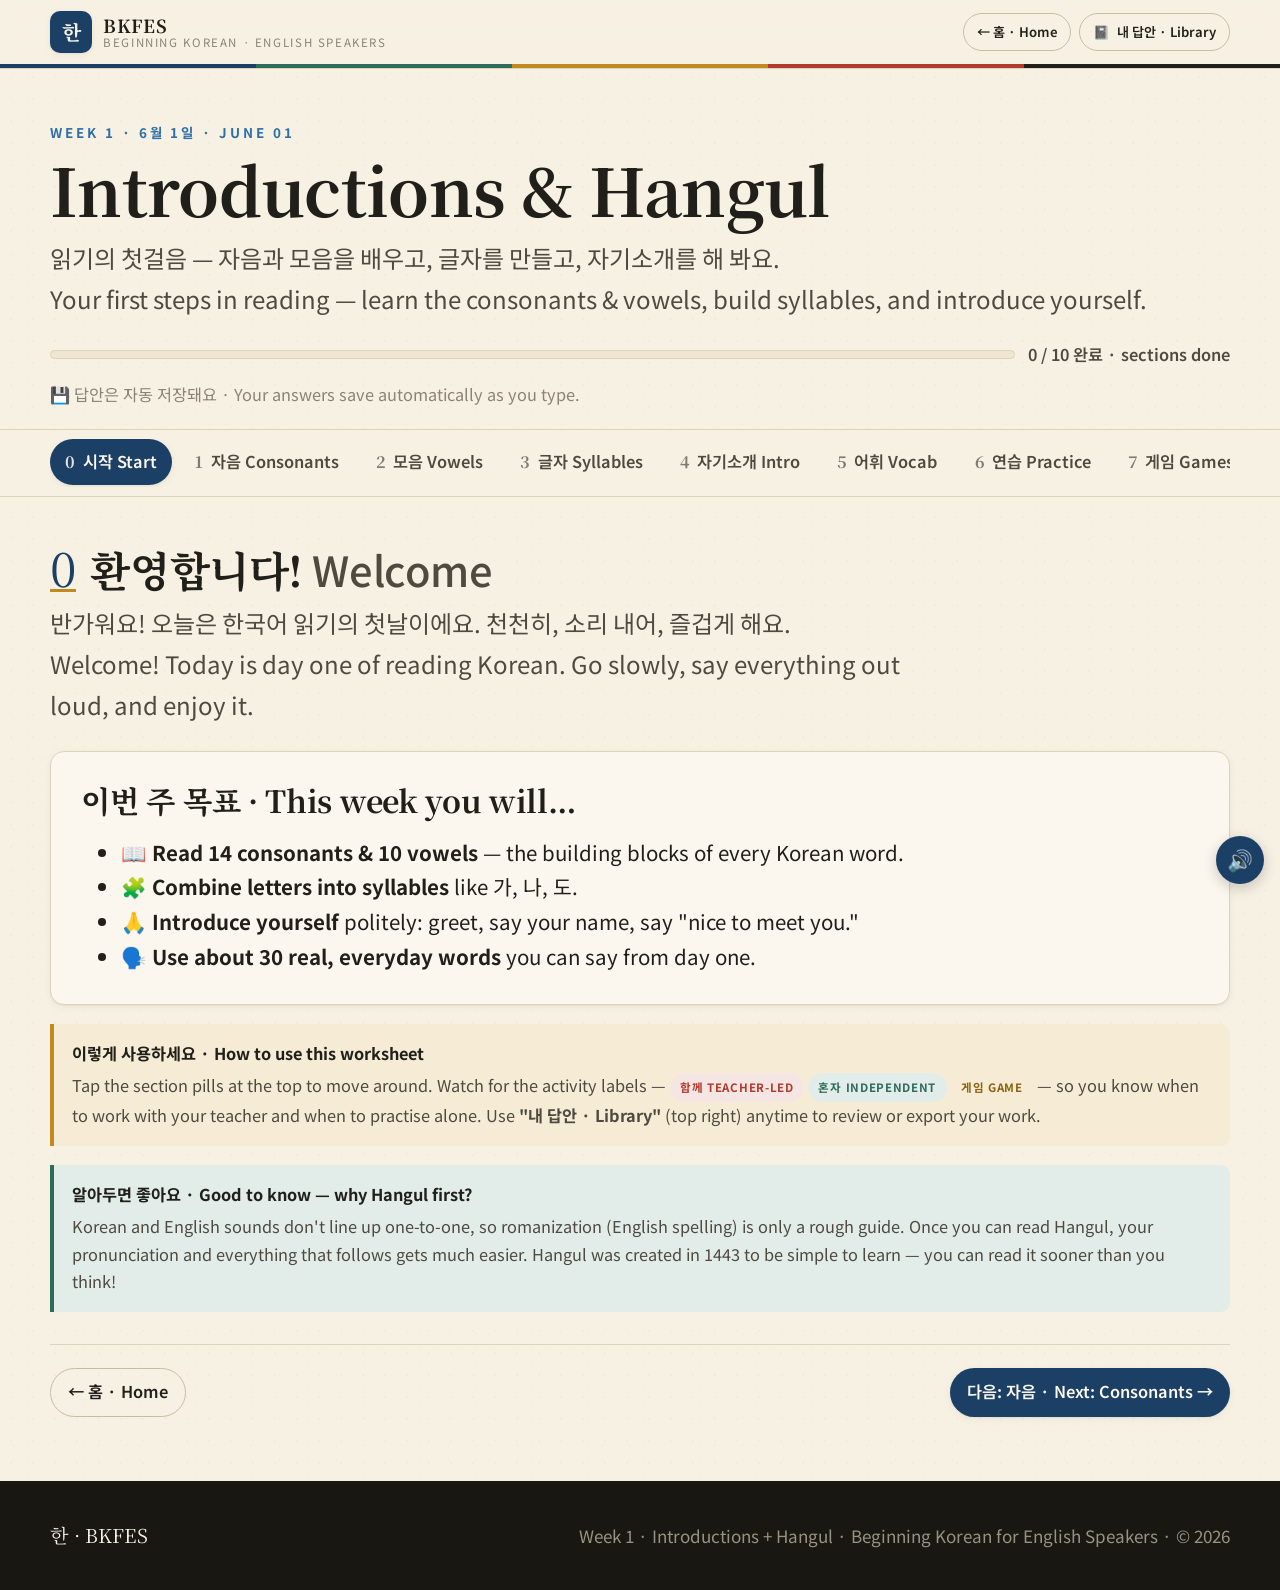
==== commit ed5efdb3: "Update week01.html" ====
--- a/weeks/week01.html
+++ b/weeks/week01.html
@@ -873,5 +873,6 @@
 <script src="../js/weeks.js"></script>
 <script src="../js/storage.js"></script>
 <script src="../js/worksheet.js"></script>
+<script src="../js/audio.js"></script>
 </body>
 </html>
